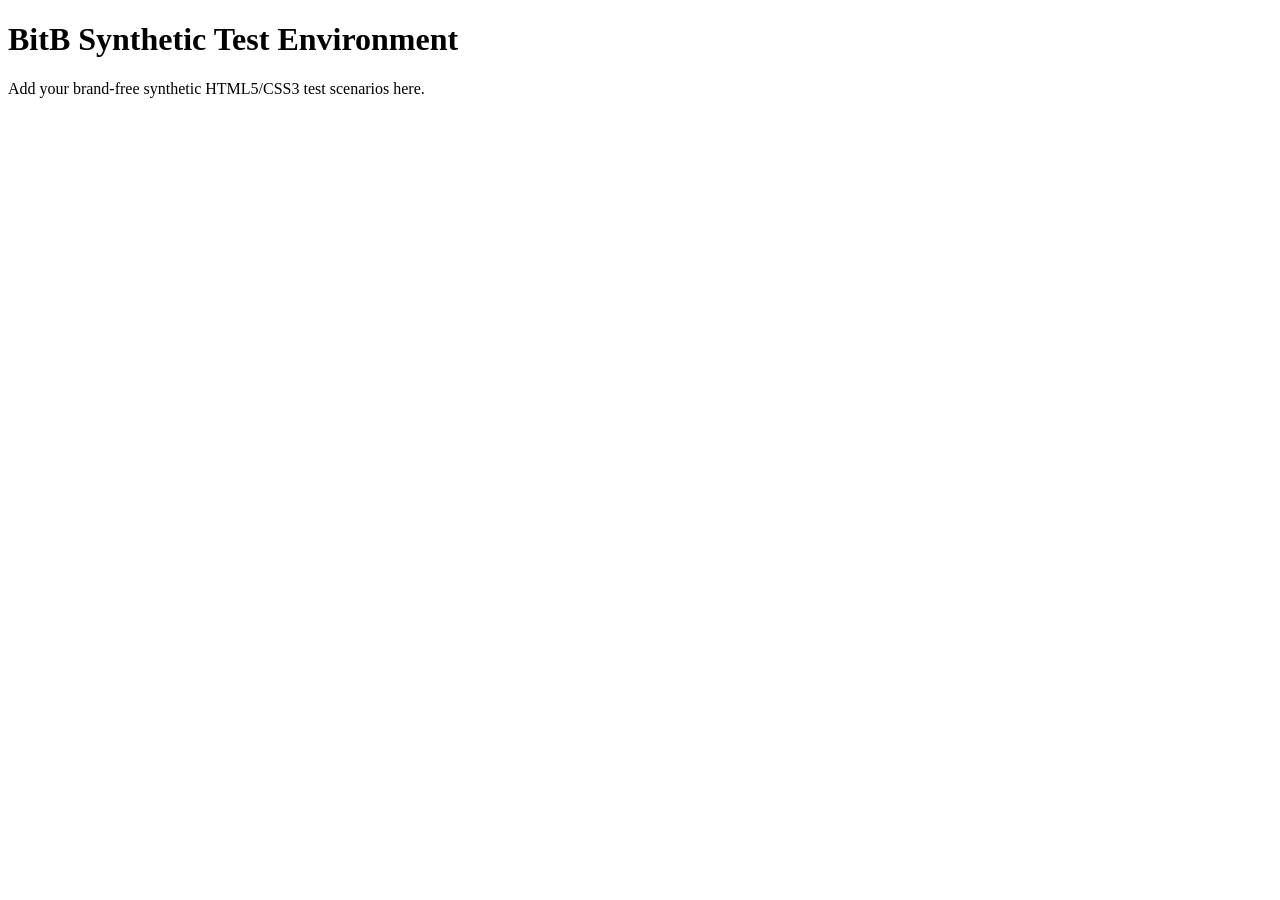
==== test-pages/index.html @ a0e00592 "chore: initialize project base with MV3 extension starter" ====
<!DOCTYPE html>
<html lang="en">
<head>
  <meta charset="UTF-8" />
  <meta name="viewport" content="width=device-width, initial-scale=1.0" />
  <title>BitB Synthetic Test Pages</title>
</head>
<body>
  <h1>BitB Synthetic Test Environment</h1>
  <p>Add your brand-free synthetic HTML5/CSS3 test scenarios here.</p>
</body>
</html>
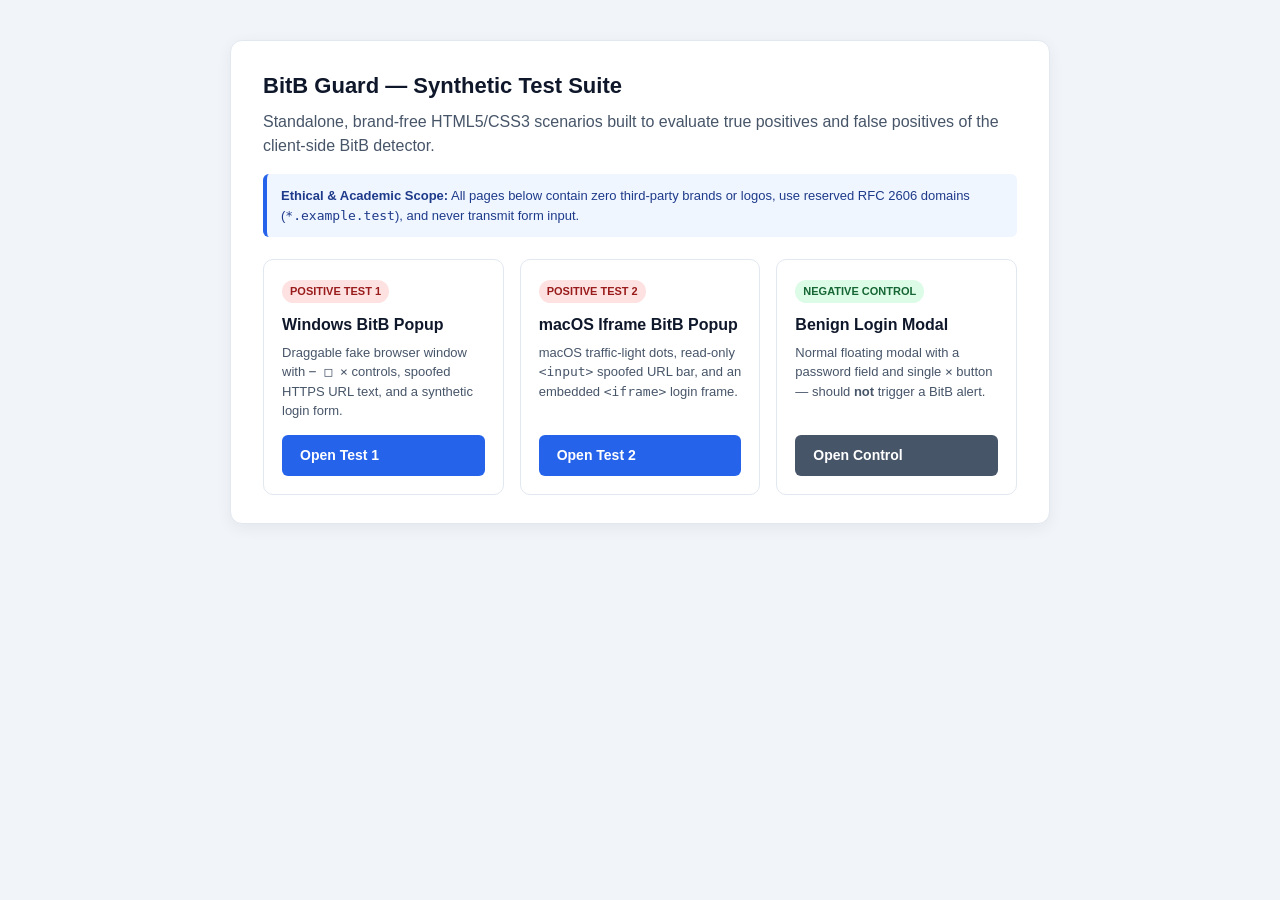
==== commit 61daa18f: "sentetik BitB test set ve benign kontrol sayfası tamamlandı" ====
--- a/test-pages/index.html
+++ b/test-pages/index.html
@@ -3,10 +3,54 @@
 <head>
   <meta charset="UTF-8" />
   <meta name="viewport" content="width=device-width, initial-scale=1.0" />
-  <title>BitB Synthetic Test Pages</title>
+  <title>BitB Guard — Synthetic Test Suite</title>
+  <link rel="stylesheet" href="common.css" />
 </head>
 <body>
-  <h1>BitB Synthetic Test Environment</h1>
-  <p>Add your brand-free synthetic HTML5/CSS3 test scenarios here.</p>
+  <main class="page-container">
+    <h1>BitB Guard — Synthetic Test Suite</h1>
+    <p class="lead">
+      Standalone, brand-free HTML5/CSS3 scenarios built to evaluate true positives and false positives of the client-side BitB detector.
+    </p>
+
+    <div class="notice">
+      <strong>Ethical &amp; Academic Scope:</strong> All pages below contain zero third-party brands or logos, use reserved RFC 2606 domains (<code>*.example.test</code>), and never transmit form input.
+    </div>
+
+    <div class="card-grid">
+      <article class="test-card">
+        <div>
+          <span class="tag tag-positive">Positive Test 1</span>
+          <h2 style="font-size: 16px; margin: 10px 0 6px;">Windows BitB Popup</h2>
+          <p style="font-size: 13px; color: #475569;">
+            Draggable fake browser window with <code>− □ ×</code> controls, spoofed HTTPS URL text, and a synthetic login form.
+          </p>
+        </div>
+        <a class="btn" href="bitb-windows.html">Open Test 1</a>
+      </article>
+
+      <article class="test-card">
+        <div>
+          <span class="tag tag-positive">Positive Test 2</span>
+          <h2 style="font-size: 16px; margin: 10px 0 6px;">macOS Iframe BitB Popup</h2>
+          <p style="font-size: 13px; color: #475569;">
+            macOS traffic-light dots, read-only <code>&lt;input&gt;</code> spoofed URL bar, and an embedded <code>&lt;iframe&gt;</code> login frame.
+          </p>
+        </div>
+        <a class="btn" href="bitb-iframe-macos.html">Open Test 2</a>
+      </article>
+
+      <article class="test-card">
+        <div>
+          <span class="tag tag-negative">Negative Control</span>
+          <h2 style="font-size: 16px; margin: 10px 0 6px;">Benign Login Modal</h2>
+          <p style="font-size: 13px; color: #475569;">
+            Normal floating modal with a password field and single <code>×</code> button — should <strong>not</strong> trigger a BitB alert.
+          </p>
+        </div>
+        <a class="btn btn-secondary" href="benign-modal.html">Open Control</a>
+      </article>
+    </div>
+  </main>
 </body>
 </html>
--- a/test-pages/common.css
+++ b/test-pages/common.css
@@ -0,0 +1,234 @@
+/* Shared layout & synthetic window styles for BIL 420/520 BitB test suite */
+
+* {
+  box-sizing: border-box;
+  margin: 0;
+  padding: 0;
+}
+
+body {
+  font-family: -apple-system, BlinkMacSystemFont, "Segoe UI", Roboto, sans-serif;
+  background: #f1f5f9;
+  color: #0f172a;
+  line-height: 1.5;
+  padding: 40px 24px;
+}
+
+.page-container {
+  max-width: 820px;
+  margin: 0 auto;
+  background: #ffffff;
+  border: 1px solid #e2e8f0;
+  border-radius: 12px;
+  padding: 28px 32px;
+  box-shadow: 0 4px 16px rgba(15, 23, 42, 0.06);
+}
+
+h1 {
+  font-size: 22px;
+  margin-bottom: 8px;
+}
+
+.lead {
+  color: #475569;
+  margin-bottom: 16px;
+}
+
+.notice {
+  background: #eff6ff;
+  border-left: 4px solid #2563eb;
+  padding: 12px 14px;
+  border-radius: 6px;
+  font-size: 13px;
+  color: #1e3a8a;
+  margin: 16px 0 22px;
+}
+
+.actions {
+  display: flex;
+  flex-wrap: wrap;
+  gap: 10px;
+}
+
+.btn {
+  display: inline-block;
+  background: #2563eb;
+  color: #ffffff;
+  border: none;
+  border-radius: 6px;
+  padding: 10px 18px;
+  font-size: 14px;
+  font-weight: 600;
+  cursor: pointer;
+  text-decoration: none;
+}
+
+.btn:hover {
+  background: #1d4ed8;
+}
+
+.btn-secondary {
+  background: #475569;
+}
+
+.btn-secondary:hover {
+  background: #334155;
+}
+
+.hidden {
+  display: none !important;
+}
+
+/* Dashboard cards */
+.card-grid {
+  display: grid;
+  grid-template-columns: repeat(auto-fit, minmax(220px, 1fr));
+  gap: 16px;
+  margin-top: 20px;
+}
+
+.test-card {
+  border: 1px solid #e2e8f0;
+  border-radius: 10px;
+  padding: 18px;
+  display: flex;
+  flex-direction: column;
+  justify-content: space-between;
+  gap: 14px;
+}
+
+.tag {
+  display: inline-block;
+  font-size: 11px;
+  font-weight: 700;
+  text-transform: uppercase;
+  padding: 3px 8px;
+  border-radius: 999px;
+  width: fit-content;
+}
+
+.tag-positive {
+  background: #fee2e2;
+  color: #991b1b;
+}
+
+.tag-negative {
+  background: #dcfce7;
+  color: #166534;
+}
+
+/* Synthetic BitB floating window chrome (brand-free) */
+.fake-browser-window {
+  position: fixed;
+  top: 90px;
+  left: calc(50% - 230px);
+  width: 460px;
+  max-width: 92vw;
+  background: #ffffff;
+  border: 1px solid #94a3b8;
+  border-radius: 8px;
+  box-shadow: 0 20px 45px rgba(15, 23, 42, 0.35);
+  overflow: hidden;
+  z-index: 9999;
+}
+
+.fake-titlebar {
+  display: flex;
+  align-items: center;
+  justify-content: space-between;
+  background: #e2e8f0;
+  padding: 8px 12px;
+  font-size: 12px;
+  font-weight: 600;
+  color: #334155;
+  user-select: none;
+  cursor: grab;
+}
+
+.fake-titlebar:active {
+  cursor: grabbing;
+}
+
+.win-controls {
+  display: flex;
+  gap: 4px;
+}
+
+.win-controls button {
+  width: 26px;
+  height: 22px;
+  border: none;
+  background: transparent;
+  border-radius: 4px;
+  cursor: pointer;
+  font-size: 13px;
+  color: #334155;
+}
+
+.win-controls button:hover {
+  background: #cbd5e1;
+}
+
+.mac-controls {
+  display: flex;
+  align-items: center;
+  gap: 7px;
+}
+
+.mac-dot {
+  width: 12px;
+  height: 12px;
+  border-radius: 50%;
+  border: none;
+  display: inline-block;
+  cursor: pointer;
+}
+
+.mac-dot-close { background: #ff5f56; }
+.mac-dot-min   { background: #ffbd2e; }
+.mac-dot-max   { background: #27c93f; }
+
+.fake-addressbar {
+  display: flex;
+  align-items: center;
+  gap: 8px;
+  background: #f8fafc;
+  padding: 7px 12px;
+  border-bottom: 1px solid #cbd5e1;
+  font-size: 12px;
+}
+
+.fake-url-box {
+  flex: 1;
+  background: #ffffff;
+  border: 1px solid #cbd5e1;
+  border-radius: 14px;
+  padding: 4px 10px;
+  font-family: ui-monospace, SFMono-Regular, Menlo, Consolas, monospace;
+  font-size: 12px;
+  color: #0f172a;
+}
+
+.fake-body {
+  padding: 20px;
+}
+
+.form-group {
+  margin-bottom: 12px;
+}
+
+.form-group label {
+  display: block;
+  font-size: 12px;
+  font-weight: 600;
+  margin-bottom: 4px;
+  color: #334155;
+}
+
+.form-group input {
+  width: 100%;
+  padding: 8px 10px;
+  border: 1px solid #cbd5e1;
+  border-radius: 6px;
+  font-size: 13px;
+}
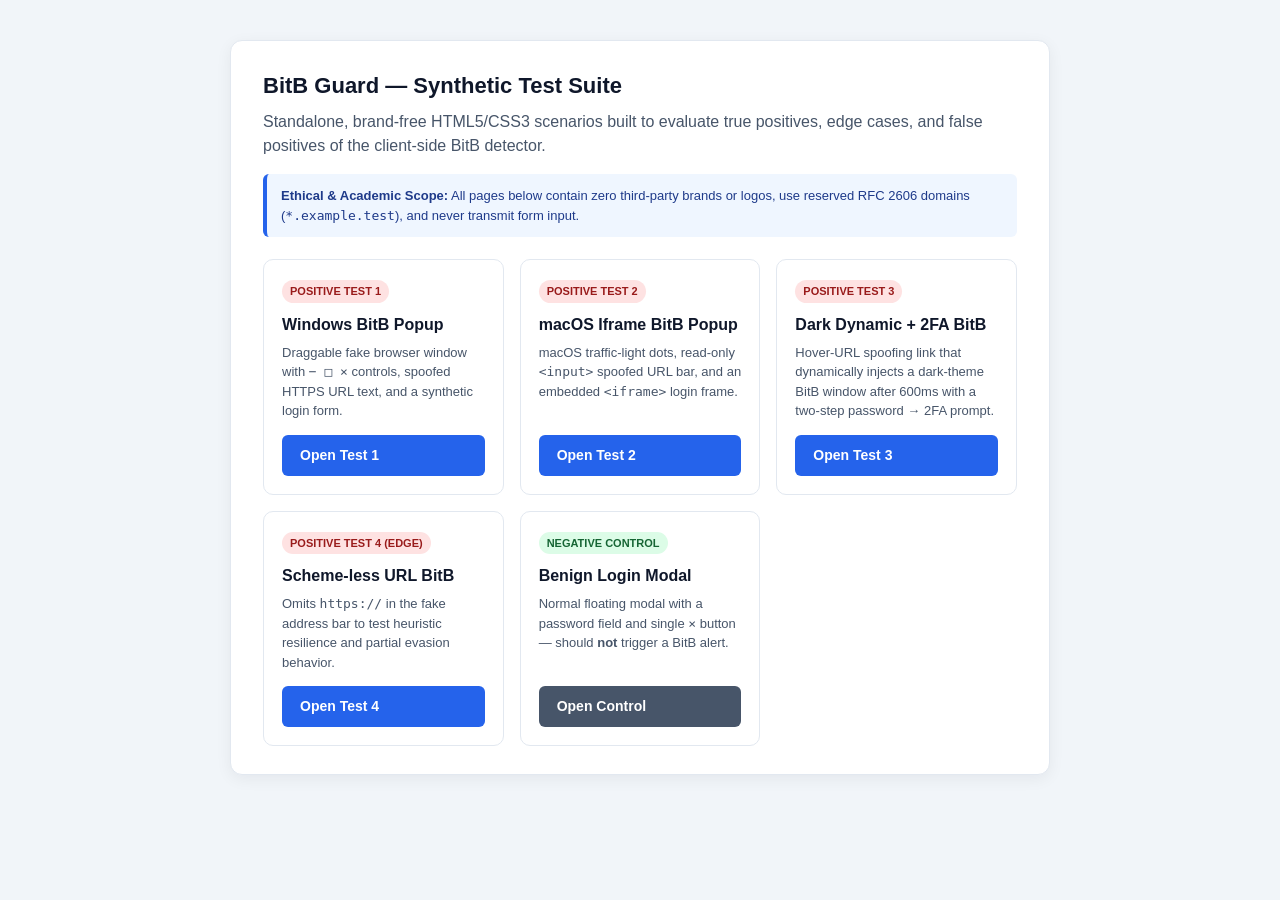
==== commit 9e5cc38f: "feat(test-pages): dinamik 2FA ve şemasız URL kenar durum test sayfaları eklendi" ====
--- a/test-pages/index.html
+++ b/test-pages/index.html
@@ -10,7 +10,7 @@
   <main class="page-container">
     <h1>BitB Guard — Synthetic Test Suite</h1>
     <p class="lead">
-      Standalone, brand-free HTML5/CSS3 scenarios built to evaluate true positives and false positives of the client-side BitB detector.
+      Standalone, brand-free HTML5/CSS3 scenarios built to evaluate true positives, edge cases, and false positives of the client-side BitB detector.
     </p>
 
     <div class="notice">
@@ -42,6 +42,28 @@
 
       <article class="test-card">
         <div>
+          <span class="tag tag-positive">Positive Test 3</span>
+          <h2 style="font-size: 16px; margin: 10px 0 6px;">Dark Dynamic + 2FA BitB</h2>
+          <p style="font-size: 13px; color: #475569;">
+            Hover-URL spoofing link that dynamically injects a dark-theme BitB window after 600ms with a two-step password &rarr; 2FA prompt.
+          </p>
+        </div>
+        <a class="btn" href="bitb-dark-2fa.html">Open Test 3</a>
+      </article>
+
+      <article class="test-card">
+        <div>
+          <span class="tag tag-positive">Positive Test 4 (Edge)</span>
+          <h2 style="font-size: 16px; margin: 10px 0 6px;">Scheme-less URL BitB</h2>
+          <p style="font-size: 13px; color: #475569;">
+            Omits <code>https://</code> in the fake address bar to test heuristic resilience and partial evasion behavior.
+          </p>
+        </div>
+        <a class="btn" href="bitb-evasion-schemeless.html">Open Test 4</a>
+      </article>
+
+      <article class="test-card">
+        <div>
           <span class="tag tag-negative">Negative Control</span>
           <h2 style="font-size: 16px; margin: 10px 0 6px;">Benign Login Modal</h2>
           <p style="font-size: 13px; color: #475569;">
